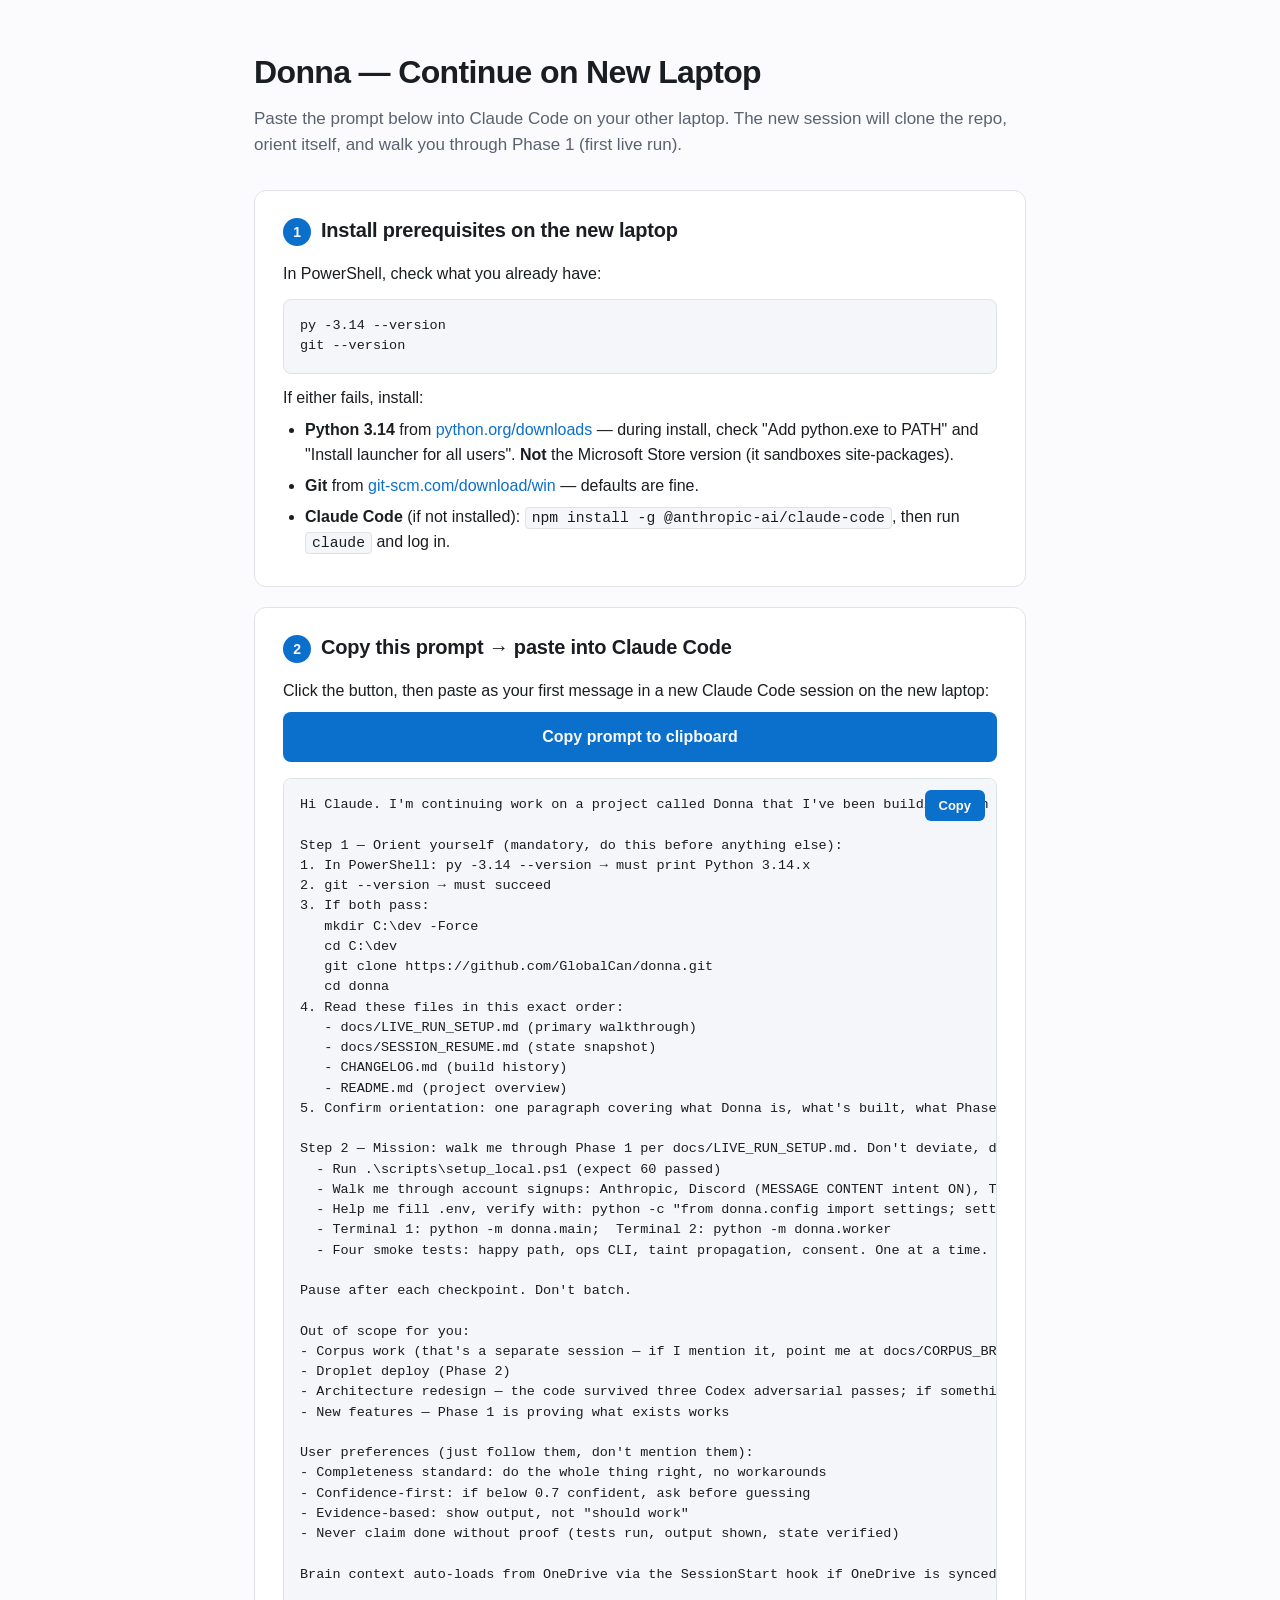
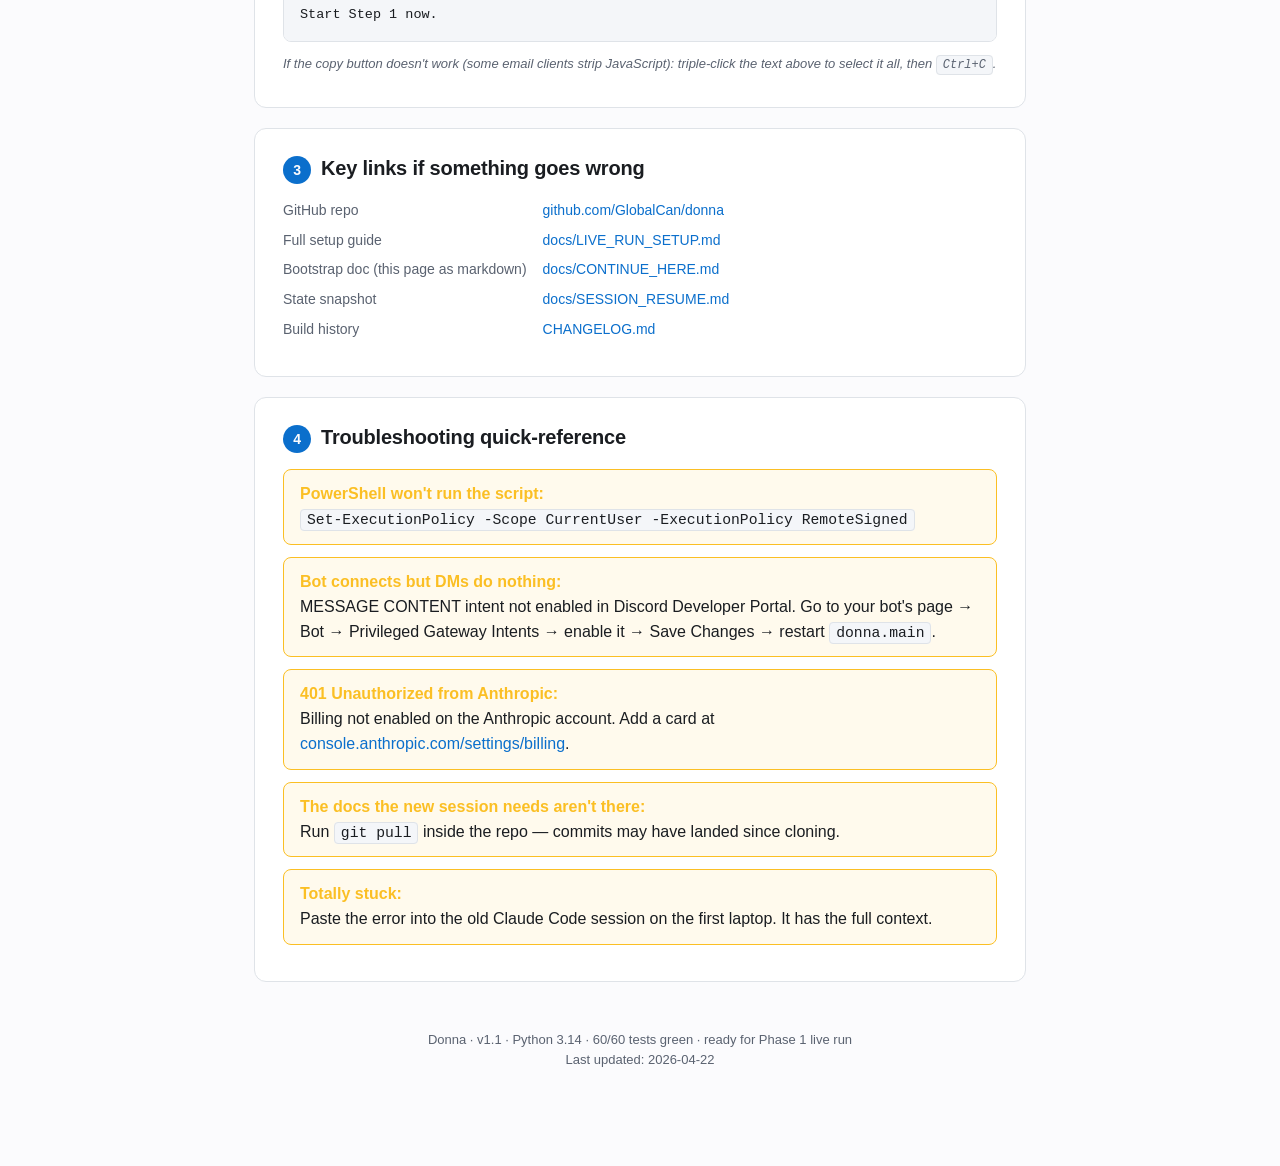
==== docs/CONTINUE_HERE.html @ 45be3512 "Add CONTINUE_HERE.html - emailable self-contained bootstrap page Single-file HTML version of the boo" ====
<!DOCTYPE html>
<html lang="en">
<head>
<meta charset="UTF-8" />
<meta name="viewport" content="width=device-width, initial-scale=1" />
<title>Donna — Continue on New Laptop</title>
<style>
  :root {
    --bg: #0b0d10;
    --panel: #121519;
    --panel-2: #161a20;
    --border: #252a31;
    --text: #e6e8eb;
    --muted: #8a93a0;
    --accent: #7cc4ff;
    --accent-hot: #a6e1ff;
    --ok: #6ee7b7;
    --warn: #fbbf24;
    --danger: #f87171;
    --mono: ui-monospace, SFMono-Regular, "SF Mono", Menlo, Consolas, "Liberation Mono", monospace;
    --sans: -apple-system, BlinkMacSystemFont, "Segoe UI", Roboto, Oxygen, Ubuntu, sans-serif;
  }
  @media (prefers-color-scheme: light) {
    :root {
      --bg: #fbfbfd;
      --panel: #ffffff;
      --panel-2: #f4f6f9;
      --border: #dfe3e8;
      --text: #1a1d21;
      --muted: #5a6270;
      --accent: #0b6fcc;
      --accent-hot: #084a90;
    }
  }
  * { box-sizing: border-box; }
  html, body { margin: 0; padding: 0; background: var(--bg); color: var(--text); font-family: var(--sans); line-height: 1.55; -webkit-font-smoothing: antialiased; }
  main { max-width: 820px; margin: 0 auto; padding: 48px 24px 96px; }
  header h1 { font-size: 32px; margin: 0 0 8px; letter-spacing: -0.02em; }
  header p.lede { color: var(--muted); margin: 0 0 32px; font-size: 17px; }
  section { background: var(--panel); border: 1px solid var(--border); border-radius: 12px; padding: 24px 28px; margin: 20px 0; }
  section h2 { margin: 0 0 16px; font-size: 20px; letter-spacing: -0.01em; }
  section p { margin: 8px 0; }
  ul, ol { padding-left: 22px; margin: 8px 0; }
  li { margin: 6px 0; }
  code, pre { font-family: var(--mono); }
  code { background: var(--panel-2); border: 1px solid var(--border); border-radius: 4px; padding: 2px 6px; font-size: 0.92em; }
  pre { background: var(--panel-2); border: 1px solid var(--border); border-radius: 8px; padding: 16px; overflow-x: auto; margin: 12px 0; font-size: 13.5px; line-height: 1.5; }
  .step-num { display: inline-block; min-width: 28px; height: 28px; line-height: 28px; text-align: center; background: var(--accent); color: var(--bg); border-radius: 50%; font-weight: 600; font-size: 14px; margin-right: 10px; }
  .prompt-wrapper { position: relative; }
  .copy-btn { position: absolute; top: 12px; right: 12px; background: var(--accent); color: var(--bg); border: none; border-radius: 6px; padding: 8px 14px; font-size: 13px; font-weight: 600; cursor: pointer; transition: all 0.15s ease; font-family: var(--sans); }
  .copy-btn:hover { background: var(--accent-hot); }
  .copy-btn.copied { background: var(--ok); }
  .big-copy { display: block; width: 100%; padding: 16px; font-size: 16px; font-weight: 600; background: var(--accent); color: var(--bg); border: none; border-radius: 8px; cursor: pointer; margin-bottom: 16px; font-family: var(--sans); transition: all 0.15s ease; }
  .big-copy:hover { background: var(--accent-hot); }
  .big-copy.copied { background: var(--ok); }
  .hint { color: var(--muted); font-size: 13px; font-style: italic; }
  .warn-box { background: rgba(251, 191, 36, 0.08); border: 1px solid var(--warn); border-radius: 8px; padding: 12px 16px; margin: 12px 0; color: var(--text); }
  .warn-box strong { color: var(--warn); }
  a { color: var(--accent); text-decoration: none; border-bottom: 1px solid transparent; transition: border 0.15s; }
  a:hover { border-bottom-color: var(--accent); }
  .kv { display: grid; grid-template-columns: max-content 1fr; gap: 8px 16px; margin: 12px 0; font-size: 14px; }
  .kv dt { color: var(--muted); }
  .kv dd { margin: 0; }
  .footer { margin-top: 48px; text-align: center; color: var(--muted); font-size: 13px; }
</style>
</head>
<body>
<main>

<header>
  <h1>Donna — Continue on New Laptop</h1>
  <p class="lede">Paste the prompt below into Claude Code on your other laptop. The new session will clone the repo, orient itself, and walk you through Phase 1 (first live run).</p>
</header>

<section>
  <h2><span class="step-num">1</span>Install prerequisites on the new laptop</h2>
  <p>In PowerShell, check what you already have:</p>
  <pre>py -3.14 --version
git --version</pre>
  <p>If either fails, install:</p>
  <ul>
    <li><strong>Python 3.14</strong> from <a href="https://www.python.org/downloads/">python.org/downloads</a> &mdash; during install, check "Add python.exe to PATH" and "Install launcher for all users". <strong>Not</strong> the Microsoft Store version (it sandboxes site-packages).</li>
    <li><strong>Git</strong> from <a href="https://git-scm.com/download/win">git-scm.com/download/win</a> &mdash; defaults are fine.</li>
    <li><strong>Claude Code</strong> (if not installed): <code>npm install -g @anthropic-ai/claude-code</code>, then run <code>claude</code> and log in.</li>
  </ul>
</section>

<section>
  <h2><span class="step-num">2</span>Copy this prompt &rarr; paste into Claude Code</h2>
  <p>Click the button, then paste as your first message in a new Claude Code session on the new laptop:</p>
  <button class="big-copy" id="bigCopy">Copy prompt to clipboard</button>
  <div class="prompt-wrapper">
    <button class="copy-btn" id="smallCopy">Copy</button>
    <pre id="promptBlock">Hi Claude. I'm continuing work on a project called Donna that I've been building with another Claude Code session on a different laptop. I'm switching to this laptop for a live test. You're starting fresh &mdash; no conversation history &mdash; but every decision and every line of code is in a GitHub repo I'm about to have you clone. Your job is to walk me through Phase 1 (the first live run) without re-designing anything.

Step 1 &mdash; Orient yourself (mandatory, do this before anything else):
1. In PowerShell: py -3.14 --version &rarr; must print Python 3.14.x
2. git --version &rarr; must succeed
3. If both pass:
   mkdir C:\dev -Force
   cd C:\dev
   git clone https://github.com/GlobalCan/donna.git
   cd donna
4. Read these files in this exact order:
   - docs/LIVE_RUN_SETUP.md (primary walkthrough)
   - docs/SESSION_RESUME.md (state snapshot)
   - CHANGELOG.md (build history)
   - README.md (project overview)
5. Confirm orientation: one paragraph covering what Donna is, what's built, what Phase 1 is, and what's out of scope.

Step 2 &mdash; Mission: walk me through Phase 1 per docs/LIVE_RUN_SETUP.md. Don't deviate, don't redesign.
  - Run .\scripts\setup_local.ps1 (expect 60 passed)
  - Walk me through account signups: Anthropic, Discord (MESSAGE CONTENT intent ON), Tavily, Voyage
  - Help me fill .env, verify with: python -c "from donna.config import settings; settings()"
  - Terminal 1: python -m donna.main;  Terminal 2: python -m donna.worker
  - Four smoke tests: happy path, ops CLI, taint propagation, consent. One at a time.

Pause after each checkpoint. Don't batch.

Out of scope for you:
- Corpus work (that's a separate session &mdash; if I mention it, point me at docs/CORPUS_BRIEF.md but don't start it)
- Droplet deploy (Phase 2)
- Architecture redesign &mdash; the code survived three Codex adversarial passes; if something feels off, ask before "improving"
- New features &mdash; Phase 1 is proving what exists works

User preferences (just follow them, don't mention them):
- Completeness standard: do the whole thing right, no workarounds
- Confidence-first: if below 0.7 confident, ask before guessing
- Evidence-based: show output, not "should work"
- Never claim done without proof (tests run, output shown, state verified)

Brain context auto-loads from OneDrive via the SessionStart hook if OneDrive is synced. If that context didn't appear at session start, tell me.

Start Step 1 now.</pre>
  </div>
  <p class="hint">If the copy button doesn't work (some email clients strip JavaScript): triple-click the text above to select it all, then <code>Ctrl+C</code>.</p>
</section>

<section>
  <h2><span class="step-num">3</span>Key links if something goes wrong</h2>
  <dl class="kv">
    <dt>GitHub repo</dt><dd><a href="https://github.com/GlobalCan/donna">github.com/GlobalCan/donna</a></dd>
    <dt>Full setup guide</dt><dd><a href="https://github.com/GlobalCan/donna/blob/main/docs/LIVE_RUN_SETUP.md">docs/LIVE_RUN_SETUP.md</a></dd>
    <dt>Bootstrap doc (this page as markdown)</dt><dd><a href="https://github.com/GlobalCan/donna/blob/main/docs/CONTINUE_HERE.md">docs/CONTINUE_HERE.md</a></dd>
    <dt>State snapshot</dt><dd><a href="https://github.com/GlobalCan/donna/blob/main/docs/SESSION_RESUME.md">docs/SESSION_RESUME.md</a></dd>
    <dt>Build history</dt><dd><a href="https://github.com/GlobalCan/donna/blob/main/CHANGELOG.md">CHANGELOG.md</a></dd>
  </dl>
</section>

<section>
  <h2><span class="step-num">4</span>Troubleshooting quick-reference</h2>
  <div class="warn-box">
    <strong>PowerShell won't run the script:</strong><br>
    <code>Set-ExecutionPolicy -Scope CurrentUser -ExecutionPolicy RemoteSigned</code>
  </div>
  <div class="warn-box">
    <strong>Bot connects but DMs do nothing:</strong><br>
    MESSAGE CONTENT intent not enabled in Discord Developer Portal. Go to your bot's page &rarr; Bot &rarr; Privileged Gateway Intents &rarr; enable it &rarr; Save Changes &rarr; restart <code>donna.main</code>.
  </div>
  <div class="warn-box">
    <strong>401 Unauthorized from Anthropic:</strong><br>
    Billing not enabled on the Anthropic account. Add a card at <a href="https://console.anthropic.com/settings/billing">console.anthropic.com/settings/billing</a>.
  </div>
  <div class="warn-box">
    <strong>The docs the new session needs aren't there:</strong><br>
    Run <code>git pull</code> inside the repo &mdash; commits may have landed since cloning.
  </div>
  <div class="warn-box">
    <strong>Totally stuck:</strong><br>
    Paste the error into the old Claude Code session on the first laptop. It has the full context.
  </div>
</section>

<div class="footer">
  Donna &middot; v1.1 &middot; Python 3.14 &middot; 60/60 tests green &middot; ready for Phase 1 live run<br>
  Last updated: 2026-04-22
</div>

</main>

<script>
  function copyPrompt(btn) {
    const text = document.getElementById('promptBlock').textContent;
    const orig = btn.textContent;
    if (navigator.clipboard && window.isSecureContext) {
      navigator.clipboard.writeText(text).then(() => {
        btn.textContent = '\u2713 Copied!';
        btn.classList.add('copied');
        setTimeout(() => { btn.textContent = orig; btn.classList.remove('copied'); }, 2500);
      }).catch(() => fallbackCopy(text, btn, orig));
    } else {
      fallbackCopy(text, btn, orig);
    }
  }
  function fallbackCopy(text, btn, orig) {
    const ta = document.createElement('textarea');
    ta.value = text;
    ta.style.position = 'fixed';
    ta.style.opacity = '0';
    document.body.appendChild(ta);
    ta.select();
    try {
      document.execCommand('copy');
      btn.textContent = '\u2713 Copied!';
      btn.classList.add('copied');
      setTimeout(() => { btn.textContent = orig; btn.classList.remove('copied'); }, 2500);
    } catch (e) {
      btn.textContent = 'Copy failed &mdash; triple-click the text';
    }
    document.body.removeChild(ta);
  }
  document.getElementById('bigCopy').addEventListener('click', function() { copyPrompt(this); });
  document.getElementById('smallCopy').addEventListener('click', function() { copyPrompt(this); });
</script>

</body>
</html>
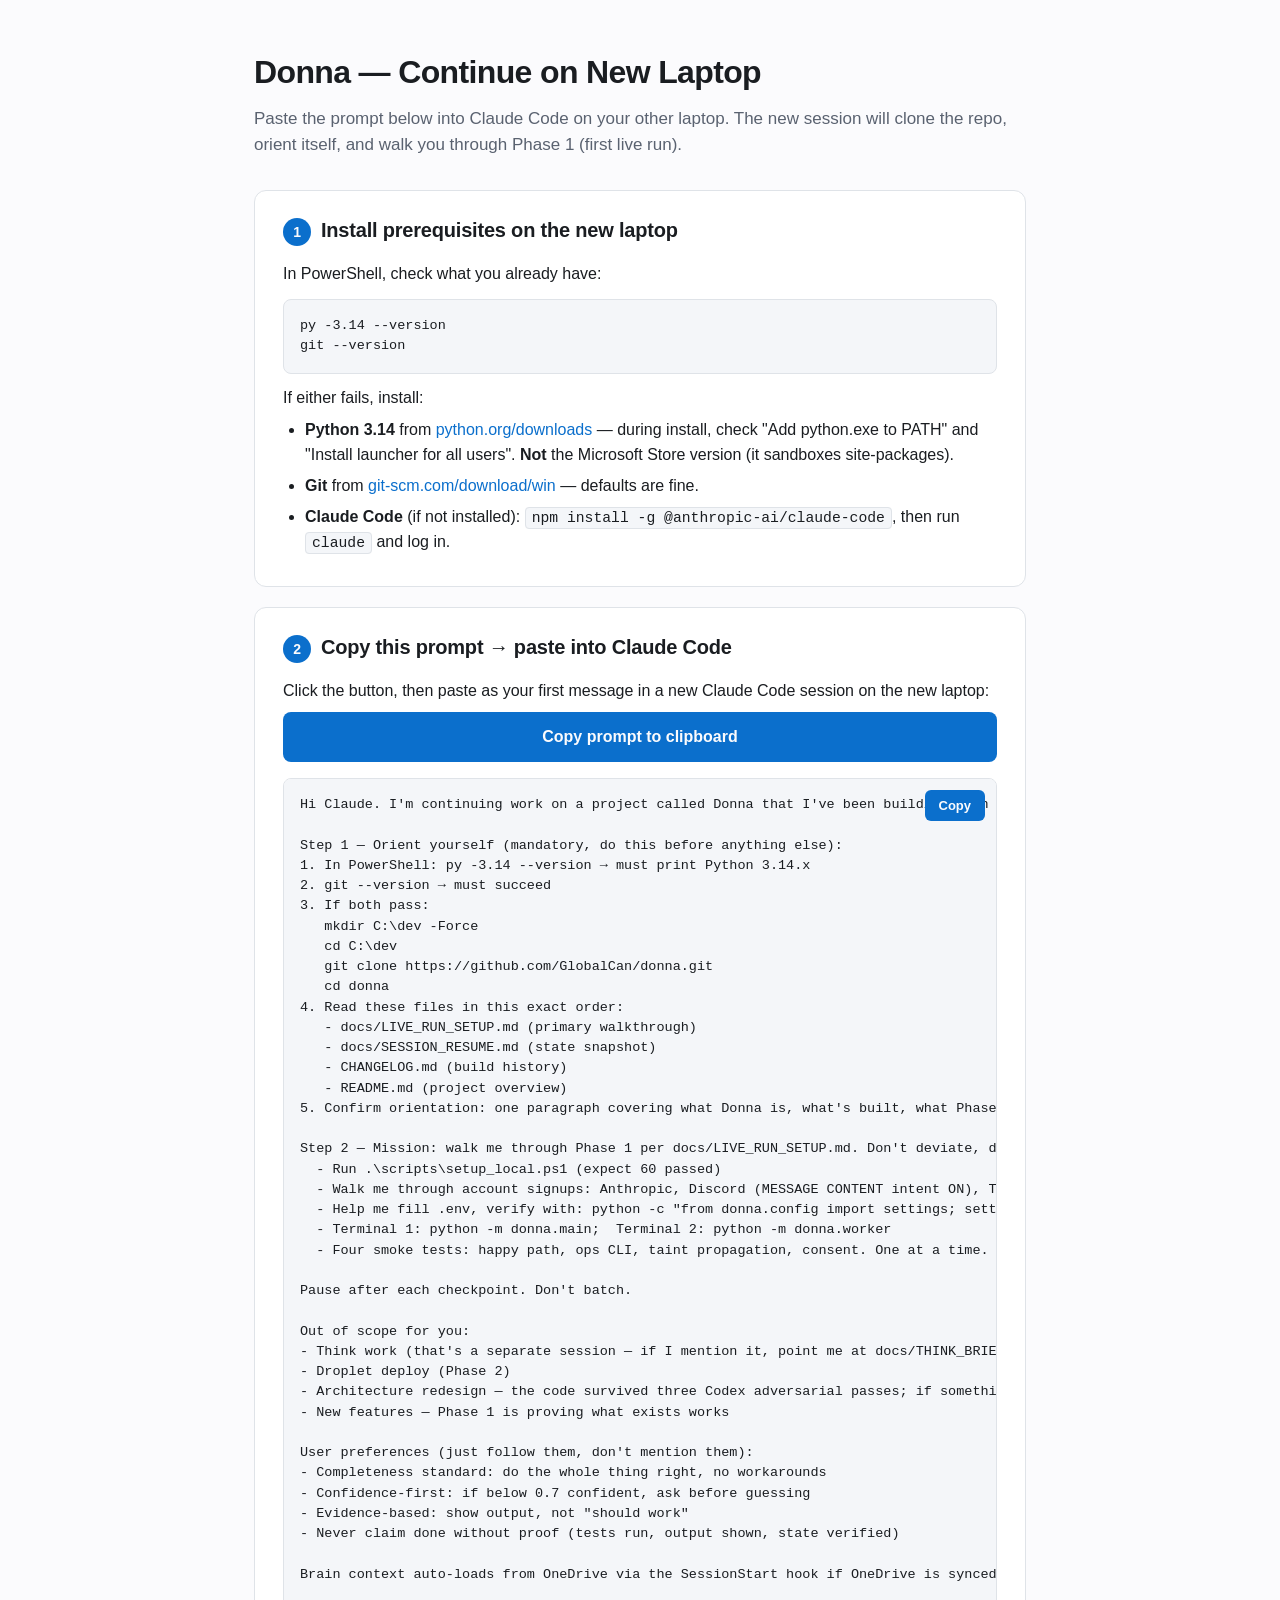
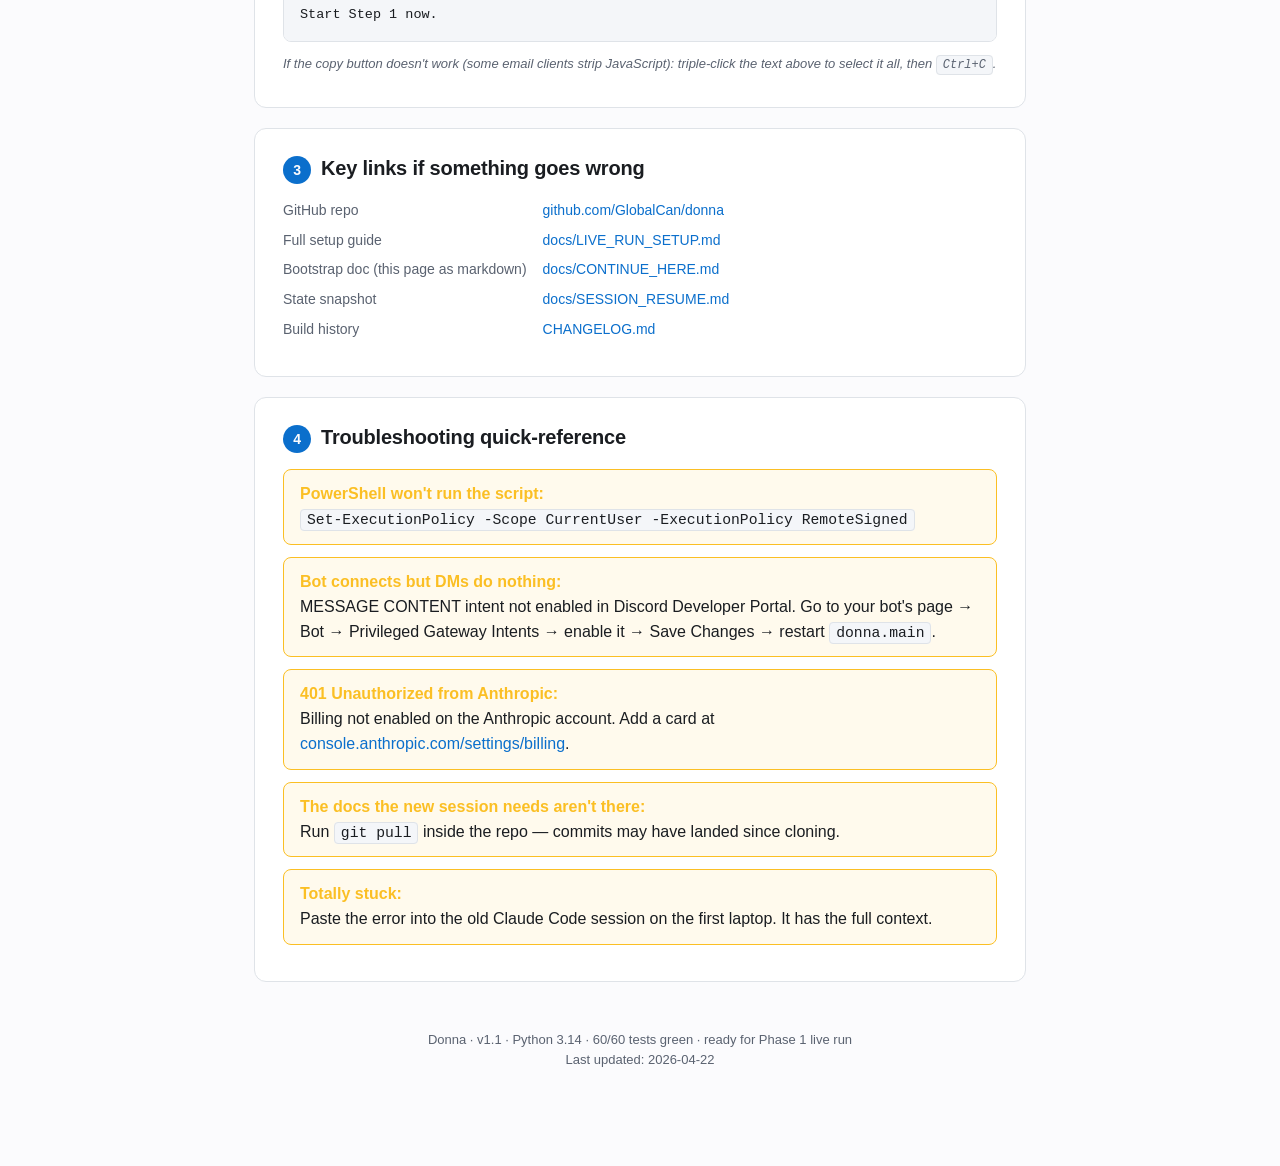
==== commit 1007aa42: "Rename Corpus → Think across all docs User preferred to free \"corpus\" up as the data-concept word " ====
--- a/docs/CONTINUE_HERE.html
+++ b/docs/CONTINUE_HERE.html
@@ -118,7 +118,7 @@
 Pause after each checkpoint. Don't batch.
 
 Out of scope for you:
-- Corpus work (that's a separate session &mdash; if I mention it, point me at docs/CORPUS_BRIEF.md but don't start it)
+- Think work (that's a separate session &mdash; if I mention it, point me at docs/THINK_BRIEF.md but don't start it)
 - Droplet deploy (Phase 2)
 - Architecture redesign &mdash; the code survived three Codex adversarial passes; if something feels off, ask before "improving"
 - New features &mdash; Phase 1 is proving what exists works
